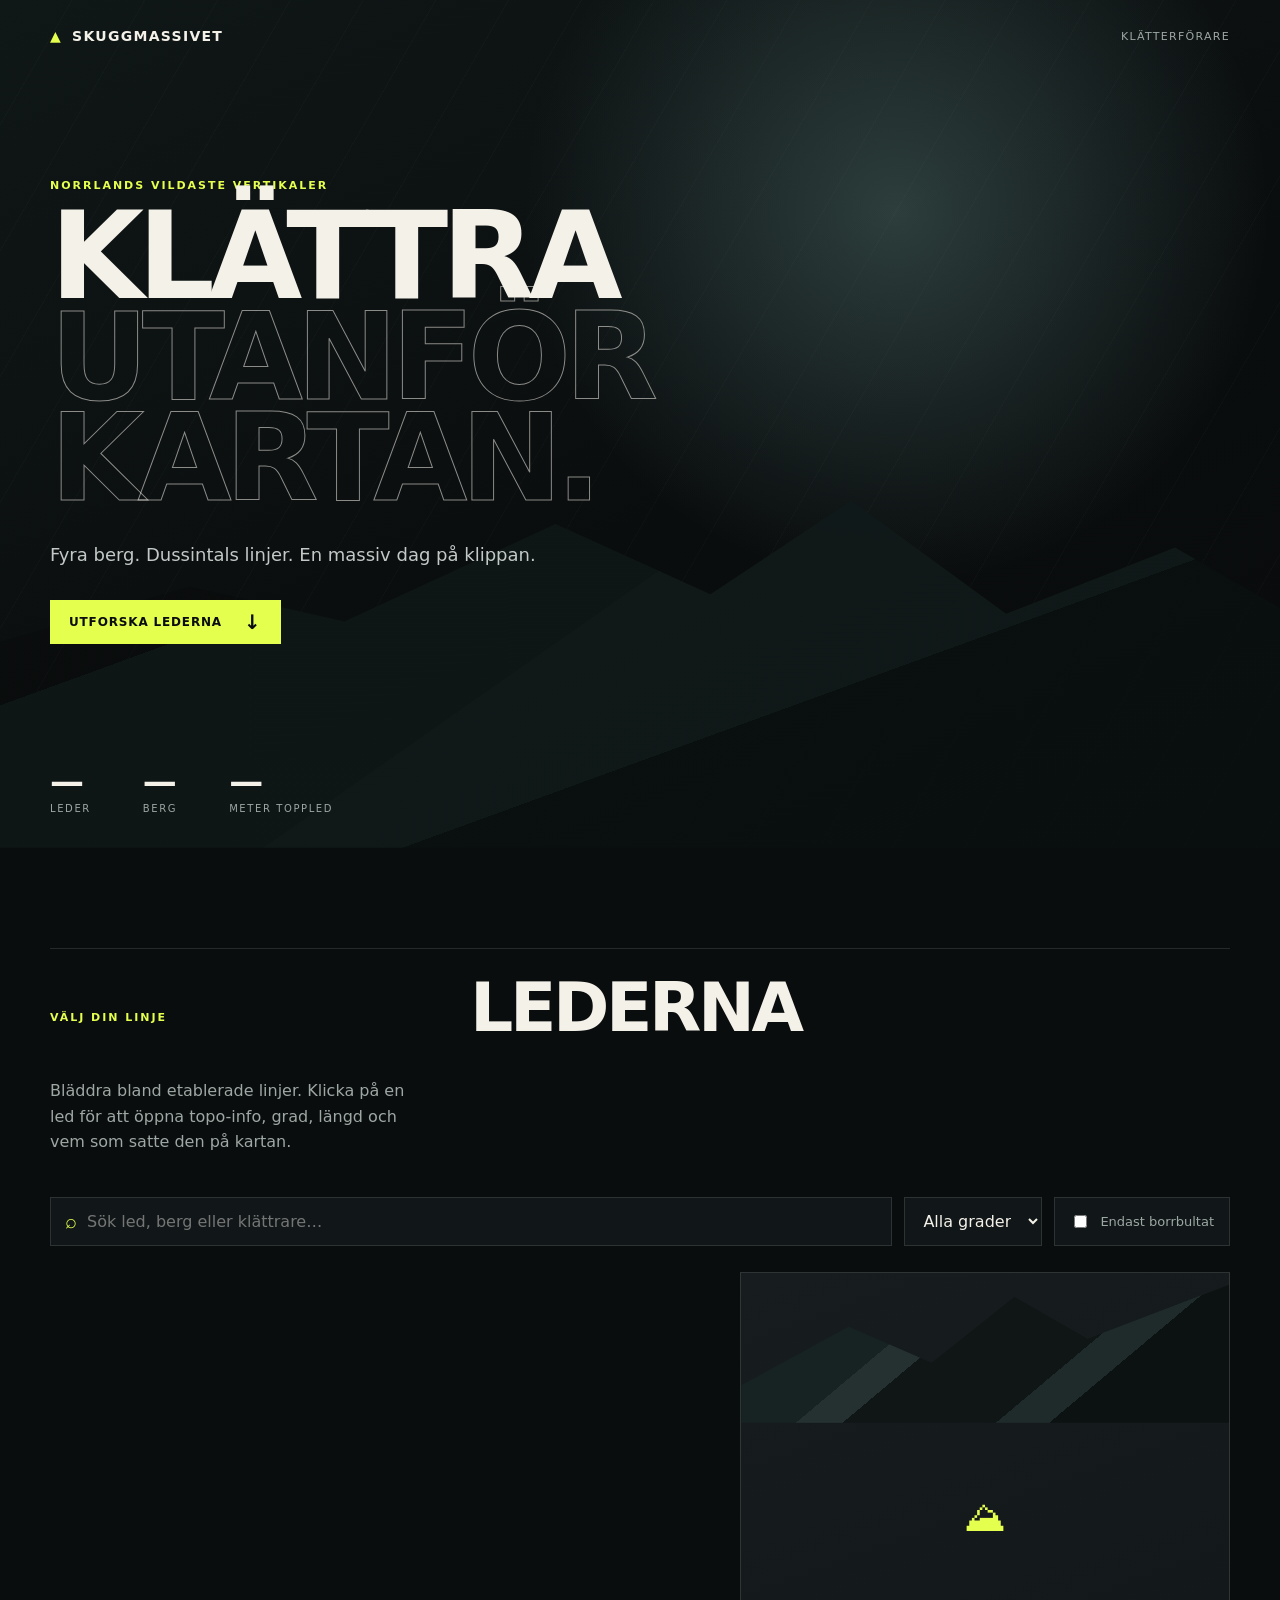
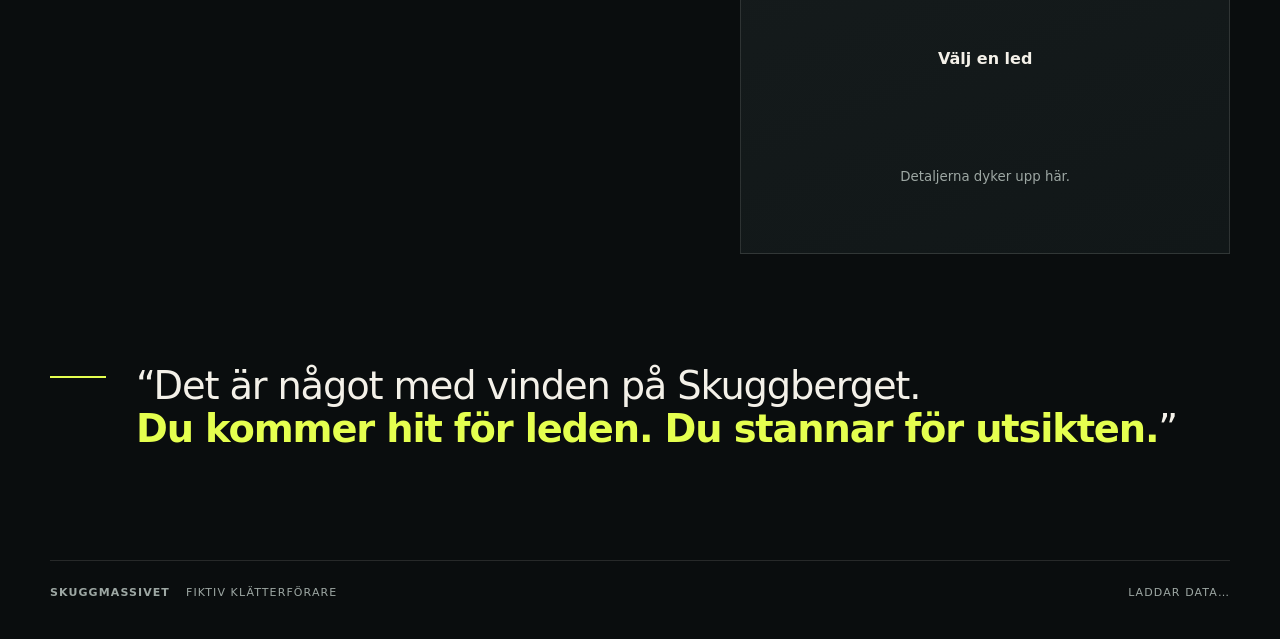
==== climb/index.html @ edb6442a "skapat exempel för att hämta knappar - lagt till mockApi-engine.js" ====
<!doctype html>
<html lang="sv">
  <head>
    <meta charset="utf-8" />
    <meta name="viewport" content="width=device-width, initial-scale=1" />
    <title>Skuggmassivet — Klätterföraren</title>
    <link rel="stylesheet" href="./css/styles.css" />
  </head>
  <body>
    <header class="hero">
      <div class="hero__overlay"></div>
      <nav class="nav container">
        <div class="brand">
          <span class="brand__mark">▲</span><span>SKUGGMASSIVET</span>
        </div>
        <span class="nav__tag">KLÄTTERFÖRARE</span>
      </nav>
      <div class="hero__content container">
        <p class="eyebrow">Norrlands vildaste vertikaler</p>
        <h1>KLÄTTRA<br /><em>UTANFÖR KARTAN.</em></h1>
        <p class="hero__lead">
          Fyra berg. Dussintals linjer. En massiv dag på klippan.
        </p>
        <a class="hero__cta" href="#routes">Utforska lederna <span>↓</span></a>
      </div>
      <div class="hero__stats container">
        <div><strong id="routeCount">—</strong><span>leder</span></div>
        <div><strong id="cragCount">—</strong><span>berg</span></div>
        <div><strong id="maxLength">—</strong><span>meter toppled</span></div>
      </div>
    </header>

    <main>
      <section id="routes" class="section container">
        <div class="section__intro">
          <p class="eyebrow">Välj din linje</p>
          <h2>LEDERNA</h2>
          <p>
            Bläddra bland etablerade linjer. Klicka på en led för att öppna
            topo-info, grad, längd och vem som satte den på kartan.
          </p>
        </div>

        <div class="toolbar">
          <label class="search"
            ><span>⌕</span
            ><input
              id="search"
              type="search"
              placeholder="Sök led, berg eller klättrare…"
          /></label>
          <select id="difficulty">
            <option value="">Alla grader</option>
            <option value="4">4x</option>
            <option value="5">5x</option>
            <option value="6">6x</option>
            <option value="7">7x</option>
          </select>
          <label class="toggle"
            ><input id="boltsOnly" type="checkbox" /><span
              >Endast borrbultat</span
            ></label
          >
        </div>

        <div class="content-grid">
          <div id="routeList" class="route-list" aria-live="polite"></div>

          <aside id="detail" class="detail detail--empty">
            <div class="detail__empty">
              <span class="detail__icon">⛰</span>
              <p>Välj en led</p>
              <small>Detaljerna dyker upp här.</small>
            </div>
          </aside>
        </div>
      </section>

      <section class="quote container">
        <div class="quote__line"></div>
        <p>
          “Det är något med vinden på Skuggberget.<br /><strong
            >Du kommer hit för leden. Du stannar för utsikten.</strong
          >”
        </p>
      </section>
    </main>

    <footer class="footer container">
      <div><strong>SKUGGMASSIVET</strong><span>Fiktiv klätterförare</span></div>
      <span id="status">Laddar data…</span>
    </footer>
  </body>
</html>
---- climb/css/styles.css ----
:root {
  --bg: #0a0d0e;
  --panel: #111718;
  --panel-2: #171d1e;
  --ink: #f4f1e9;
  --muted: #9da7a3;
  --line: rgba(244, 241, 233, 0.12);
  --accent: #e5ff4f;
  --accent-2: #8ec7c0;
}

* {
  box-sizing: border-box;
}
html {
  scroll-behavior: smooth;
}
body {
  margin: 0;
  font-family:
    Inter,
    ui-sans-serif,
    system-ui,
    -apple-system,
    Segoe UI,
    sans-serif;
  background: var(--bg);
  color: var(--ink);
}
.container {
  width: min(1180px, calc(100% - 40px));
  margin: 0 auto;
}

.hero {
  min-height: 88vh;
  position: relative;
  overflow: hidden;
  background:
    radial-gradient(
      circle at 70% 25%,
      rgba(142, 199, 192, 0.25),
      transparent 34%
    ),
    linear-gradient(155deg, #101717 0%, #0a0d0e 58%, #090b0b 100%);
}
.hero::after {
  content: "";
  position: absolute;
  inset: auto -5% 0 -5%;
  height: 46%;
  background:
    linear-gradient(
      145deg,
      transparent 10%,
      rgba(0, 0, 0, 0.1) 10% 45%,
      transparent 45%
    ),
    linear-gradient(160deg, transparent 30%, #111a1a 30% 62%, #0b1010 62%);
  clip-path: polygon(
    0 52%,
    18% 33%,
    29% 42%,
    44% 17%,
    55% 35%,
    65% 11%,
    76% 40%,
    88% 23%,
    100% 48%,
    100% 100%,
    0 100%
  );
  opacity: 0.9;
}
.hero__overlay {
  position: absolute;
  inset: 0;
  background: repeating-linear-gradient(
    120deg,
    transparent 0 62px,
    rgba(255, 255, 255, 0.015) 62px 63px
  );
}
.nav {
  position: relative;
  z-index: 2;
  display: flex;
  align-items: center;
  justify-content: space-between;
  padding-top: 28px;
  letter-spacing: 0.08em;
}
.brand {
  display: flex;
  gap: 10px;
  align-items: center;
  font-weight: 800;
  font-size: 14px;
}
.brand__mark {
  color: var(--accent);
}
.nav__tag {
  color: var(--muted);
  font-size: 11px;
}
.hero__content {
  position: relative;
  z-index: 2;
  padding-top: 15vh;
  padding-bottom: 13vh;
}
.eyebrow {
  text-transform: uppercase;
  letter-spacing: 0.18em;
  font-size: 11px;
  font-weight: 800;
  color: var(--accent);
  margin: 0 0 14px;
}
h1 {
  margin: 0;
  font-size: clamp(58px, 9.5vw, 132px);
  line-height: 0.83;
  letter-spacing: -0.055em;
  font-weight: 900;
  max-width: 930px;
}
h1 em {
  font-style: normal;
  color: transparent;
  -webkit-text-stroke: 1px rgba(244, 241, 233, 0.55);
}
.hero__lead {
  font-size: 18px;
  max-width: 520px;
  color: #c2c9c6;
  margin: 32px 0;
  line-height: 1.5;
}
.hero__cta {
  display: inline-flex;
  gap: 22px;
  align-items: center;
  color: var(--bg);
  background: var(--accent);
  text-decoration: none;
  font-weight: 900;
  padding: 15px 19px;
  text-transform: uppercase;
  letter-spacing: 0.07em;
  font-size: 12px;
}
.hero__cta span {
  font-size: 20px;
  line-height: 0.5;
}
.hero__stats {
  position: relative;
  z-index: 2;
  display: flex;
  gap: 52px;
  padding-bottom: 34px;
}
.hero__stats div {
  display: flex;
  flex-direction: column;
  gap: 2px;
}
.hero__stats strong {
  font-size: 34px;
  letter-spacing: -0.04em;
}
.hero__stats span {
  font-size: 10px;
  text-transform: uppercase;
  letter-spacing: 0.16em;
  color: var(--muted);
}

.section {
  padding: 100px 0 75px;
}
.section__intro {
  display: grid;
  grid-template-columns: 1fr 2fr;
  gap: 40px;
  align-items: end;
  border-top: 1px solid var(--line);
  padding-top: 28px;
}
.section__intro h2 {
  font-size: 68px;
  line-height: 0.9;
  margin: 0;
  letter-spacing: -0.05em;
}
.section__intro p:last-child {
  margin: 0;
  max-width: 560px;
  color: var(--muted);
  line-height: 1.6;
}
.toolbar {
  display: flex;
  gap: 12px;
  margin: 42px 0 26px;
  flex-wrap: wrap;
}
.search {
  flex: 1 1 340px;
  display: flex;
  align-items: center;
  gap: 10px;
  background: var(--panel);
  border: 1px solid var(--line);
  padding: 0 14px;
}
.search span {
  color: var(--accent);
  font-size: 20px;
}
.search input,
.toolbar select {
  border: 0;
  outline: 0;
  color: var(--ink);
  background: transparent;
  font: inherit;
}
.search input {
  width: 100%;
  padding: 14px 0;
}
.toolbar select {
  background: var(--panel);
  border: 1px solid var(--line);
  padding: 0 14px;
  min-height: 48px;
}
.toggle {
  display: flex;
  align-items: center;
  gap: 10px;
  padding: 0 15px;
  border: 1px solid var(--line);
  background: var(--panel);
  color: var(--muted);
  font-size: 13px;
}
.toggle input {
  accent-color: var(--accent);
}

.content-grid {
  display: grid;
  grid-template-columns: minmax(0, 1.15fr) minmax(340px, 0.85fr);
  gap: 28px;
  align-items: start;
}
.route-list {
  display: grid;
  gap: 10px;
}
.route-card {
  display: grid;
  grid-template-columns: 54px 1fr auto;
  gap: 18px;
  align-items: center;
  width: 100%;
  text-align: left;
  color: inherit;
  background: var(--panel);
  border: 1px solid transparent;
  padding: 16px 18px;
  cursor: pointer;
  transition: 0.18s ease;
}
.route-card:hover,
.route-card:focus-visible {
  transform: translateY(-1px);
  border-color: rgba(229, 255, 79, 0.3);
  background: var(--panel-2);
  outline: none;
}
.route-card.is-active {
  border-color: var(--accent);
}
.route-card__id {
  font-size: 12px;
  color: var(--accent);
  font-variant-numeric: tabular-nums;
}
.route-card__name {
  font-size: 17px;
  font-weight: 800;
  letter-spacing: -0.02em;
}
.route-card__meta {
  display: flex;
  gap: 12px;
  margin-top: 5px;
  color: var(--muted);
  font-size: 11px;
  text-transform: uppercase;
  letter-spacing: 0.12em;
}
.route-card__grade {
  font-size: 18px;
  font-weight: 900;
}
.badge {
  border: 1px solid rgba(142, 199, 192, 0.3);
  color: var(--accent-2);
  padding: 5px 8px;
  font-size: 10px;
  text-transform: uppercase;
  letter-spacing: 0.1em;
}

.detail {
  position: sticky;
  top: 20px;
  min-height: 430px;
  background: linear-gradient(160deg, var(--panel-2), var(--panel));
  border: 1px solid var(--line);
  overflow: hidden;
}
.detail::before {
  content: "";
  display: block;
  height: 150px;
  background: linear-gradient(
    140deg,
    #172222 0 35%,
    #253131 35% 42%,
    #101616 42% 65%,
    #1f2b2a 65% 73%,
    #0c1111 73%
  );
  clip-path: polygon(
    0 75%,
    22% 36%,
    39% 60%,
    56% 16%,
    71% 44%,
    100% 8%,
    100% 100%,
    0 100%
  );
}
.detail__body {
  padding: 24px;
}
.detail h3 {
  margin: 0 0 7px;
  font-size: 34px;
  letter-spacing: -0.04em;
}
.detail__grade {
  color: var(--accent);
  font-weight: 900;
  font-size: 20px;
}
.detail__facts {
  display: grid;
  grid-template-columns: 1fr 1fr;
  margin: 25px 0;
  border-top: 1px solid var(--line);
  border-bottom: 1px solid var(--line);
}
.detail__facts div {
  padding: 13px 0;
}
.detail__facts div:nth-child(odd) {
  border-right: 1px solid var(--line);
  padding-right: 14px;
}
.detail__facts div:nth-child(even) {
  padding-left: 14px;
}
.detail__facts span {
  display: block;
  color: var(--muted);
  text-transform: uppercase;
  letter-spacing: 0.12em;
  font-size: 9px;
}
.detail__facts strong {
  display: block;
  margin-top: 4px;
  font-size: 14px;
}
.detail__note {
  color: #c7cfcc;
  line-height: 1.6;
  font-size: 14px;
  margin: 0;
}
.detail__empty {
  display: grid;
  place-items: center;
  min-height: 430px;
  color: var(--muted);
  text-align: center;
  padding: 20px;
}
.detail__icon {
  font-size: 42px;
  color: var(--accent);
}
.detail__empty p {
  margin: 10px 0 3px;
  color: var(--ink);
  font-weight: 800;
}

.quote {
  padding: 35px 0 110px;
  display: flex;
  gap: 30px;
  align-items: flex-start;
}
.quote__line {
  width: 56px;
  height: 2px;
  margin-top: 12px;
  background: var(--accent);
  flex: 0 0 auto;
}
.quote p {
  margin: 0;
  font-size: clamp(24px, 3vw, 40px);
  letter-spacing: -0.03em;
  line-height: 1.12;
}
.quote strong {
  color: var(--accent);
}
.footer {
  display: flex;
  justify-content: space-between;
  gap: 20px;
  border-top: 1px solid var(--line);
  padding: 25px 0 40px;
  color: var(--muted);
  font-size: 11px;
  text-transform: uppercase;
  letter-spacing: 0.1em;
}
.footer div {
  display: flex;
  gap: 16px;
}

@media (max-width: 850px) {
  .section__intro {
    grid-template-columns: 1fr;
  }
  .content-grid {
    grid-template-columns: 1fr;
  }
  .detail {
    position: relative;
    top: auto;
  }
}
@media (max-width: 560px) {
  .container {
    width: min(100% - 24px, 1180px);
  }
  .hero__content {
    padding-top: 12vh;
  }
  .hero__stats {
    gap: 24px;
  }
  .route-card {
    grid-template-columns: 38px 1fr auto;
    gap: 10px;
  }
  .route-card__name {
    font-size: 15px;
  }
  .footer {
    flex-direction: column;
  }
}
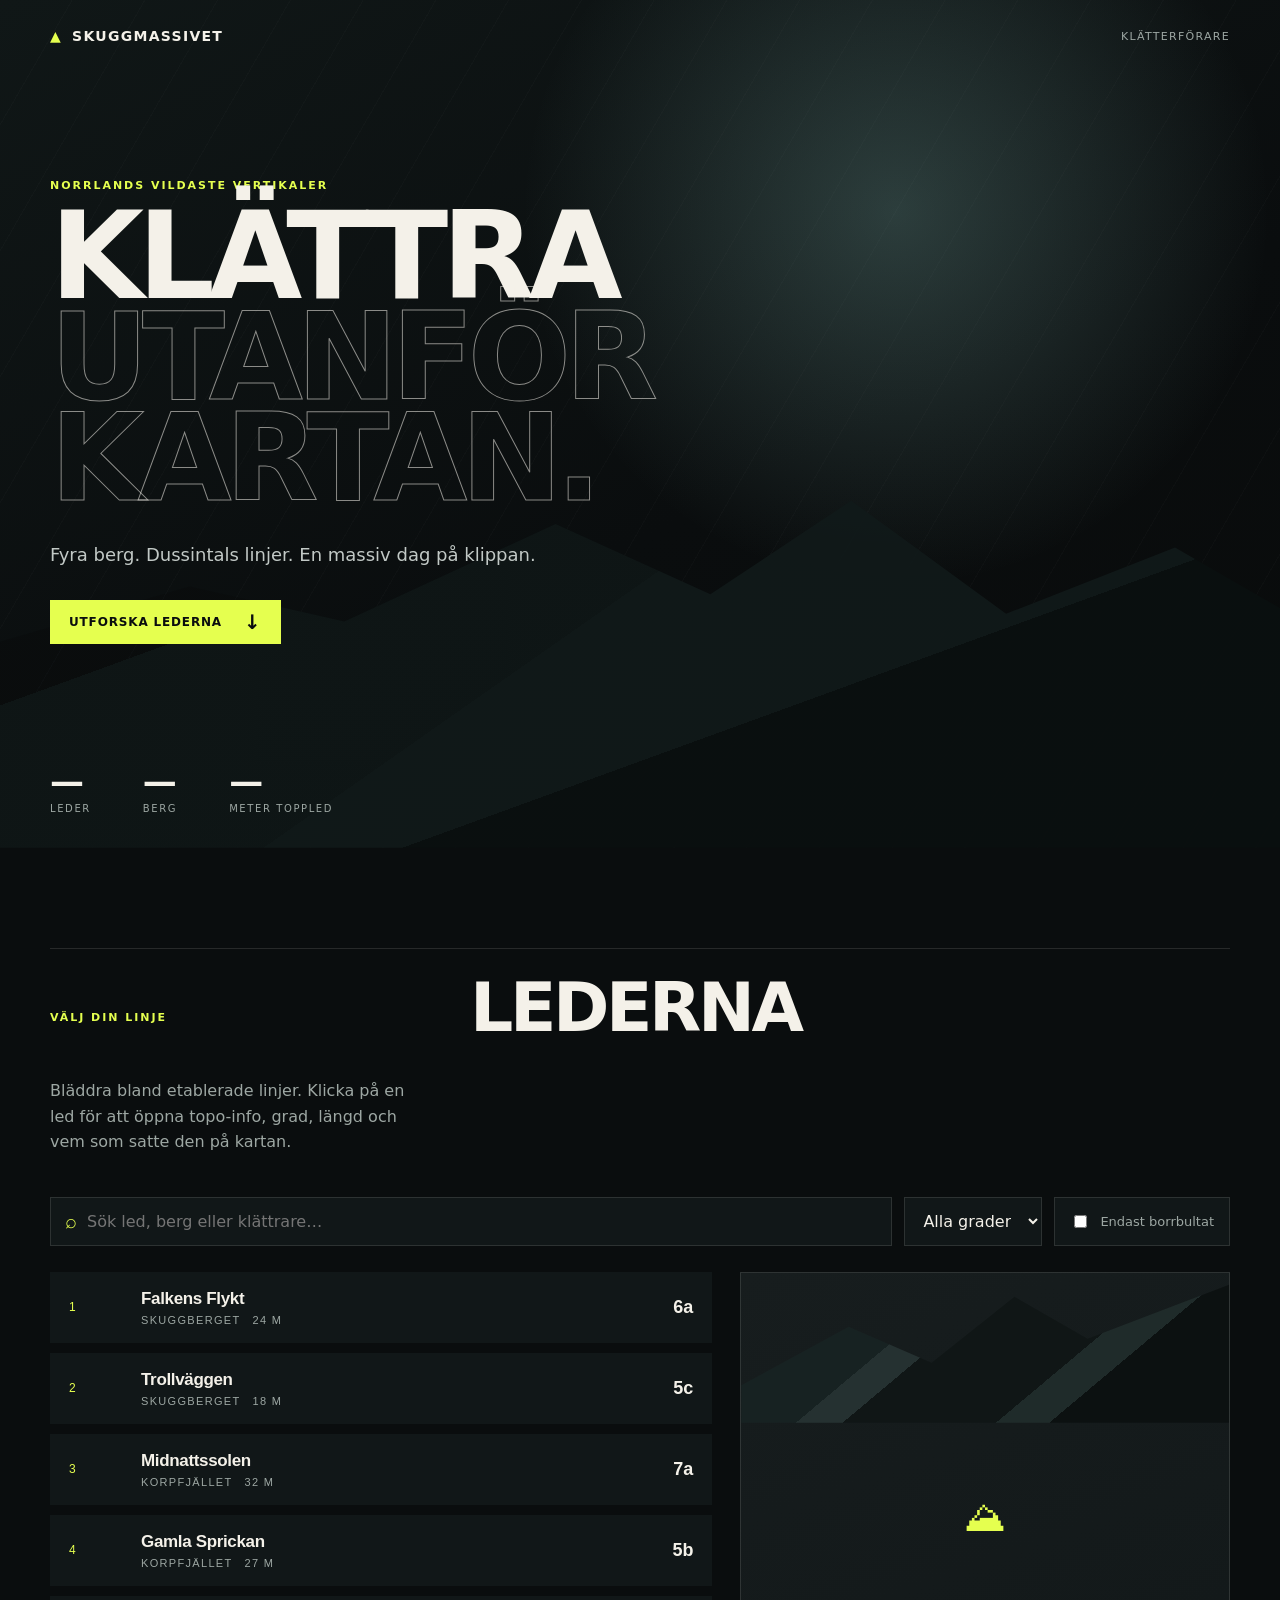
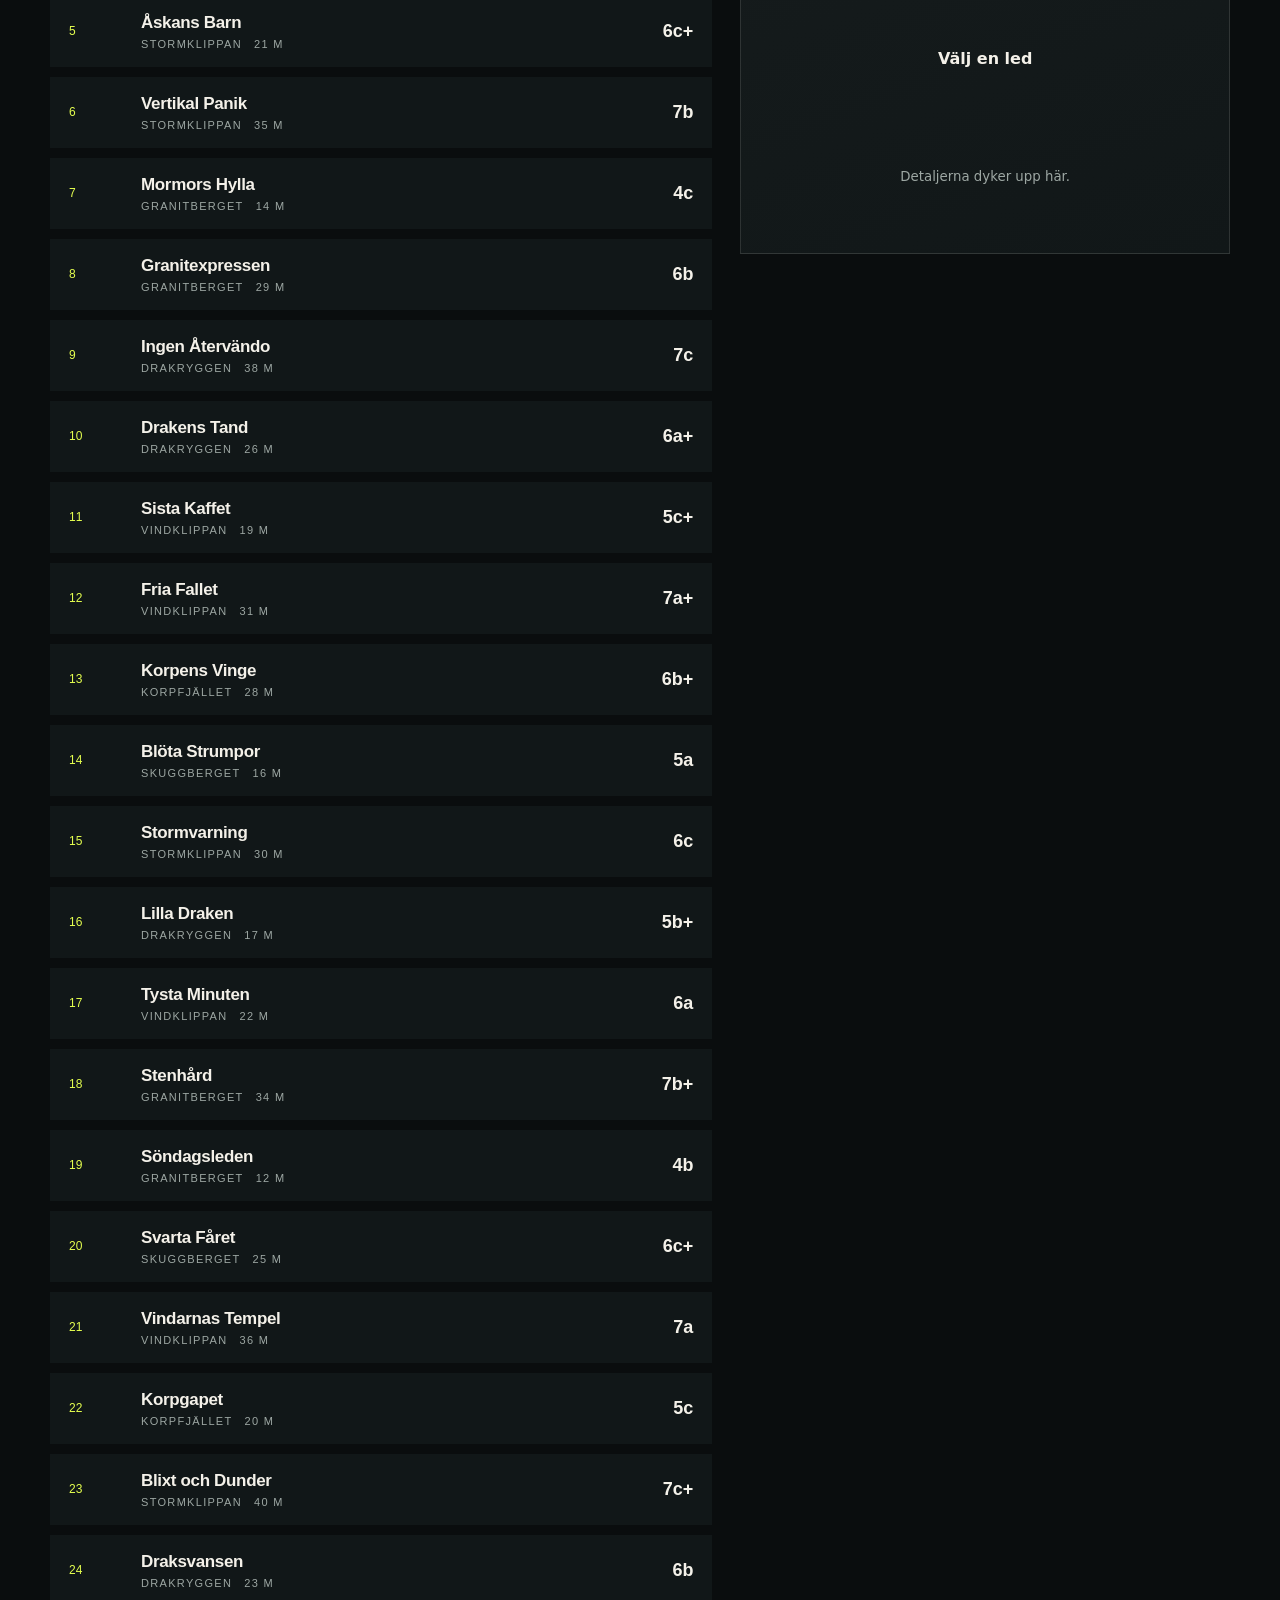
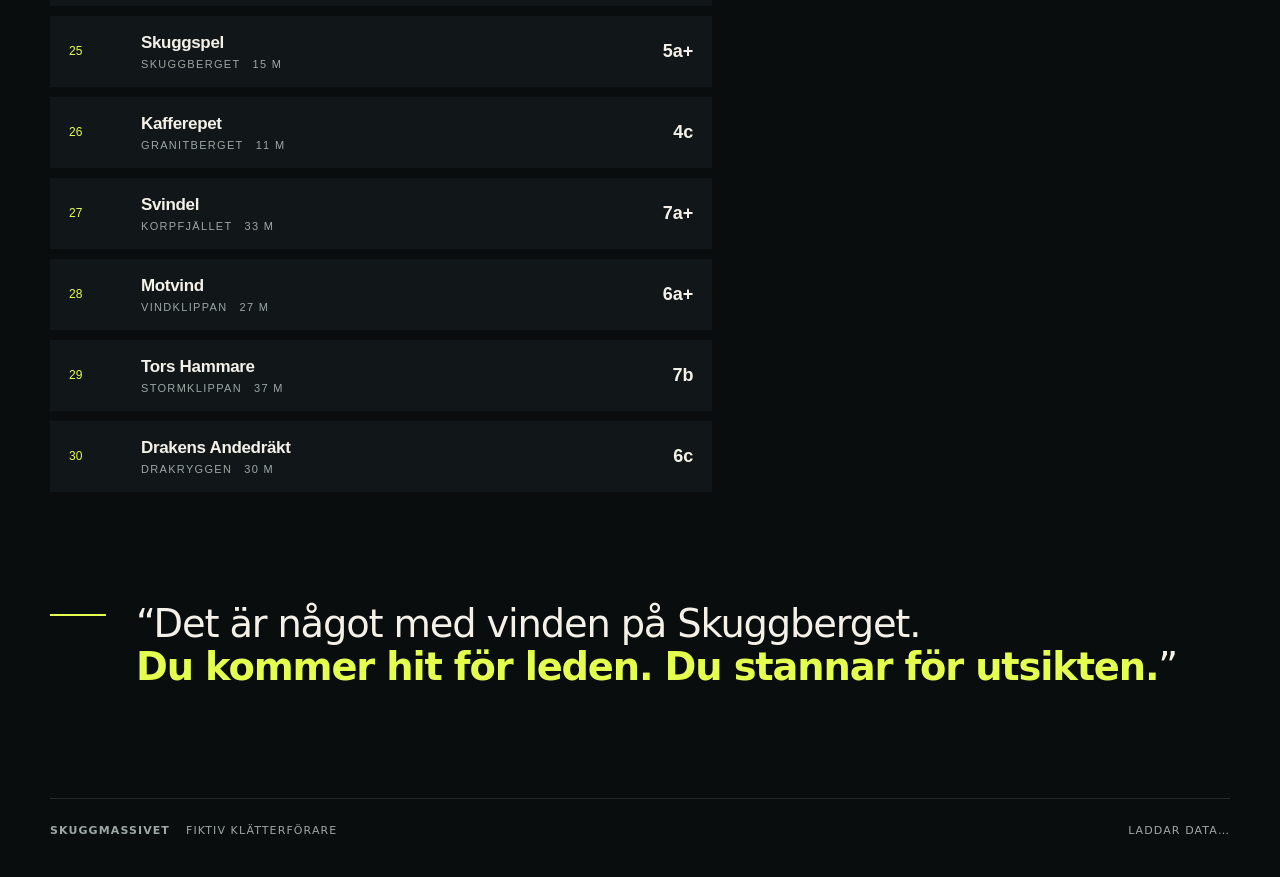
==== commit 6f7bad23: "Har lagt till mockdata för fler klätterleder -  visar alla leder - visar specifika leder - kan filtr" ====
--- a/climb/index.html
+++ b/climb/index.html
@@ -90,5 +90,6 @@
       <div><strong>SKUGGMASSIVET</strong><span>Fiktiv klätterförare</span></div>
       <span id="status">Laddar data…</span>
     </footer>
+    <script src="./js/app.js" type="module"></script>
   </body>
 </html>
